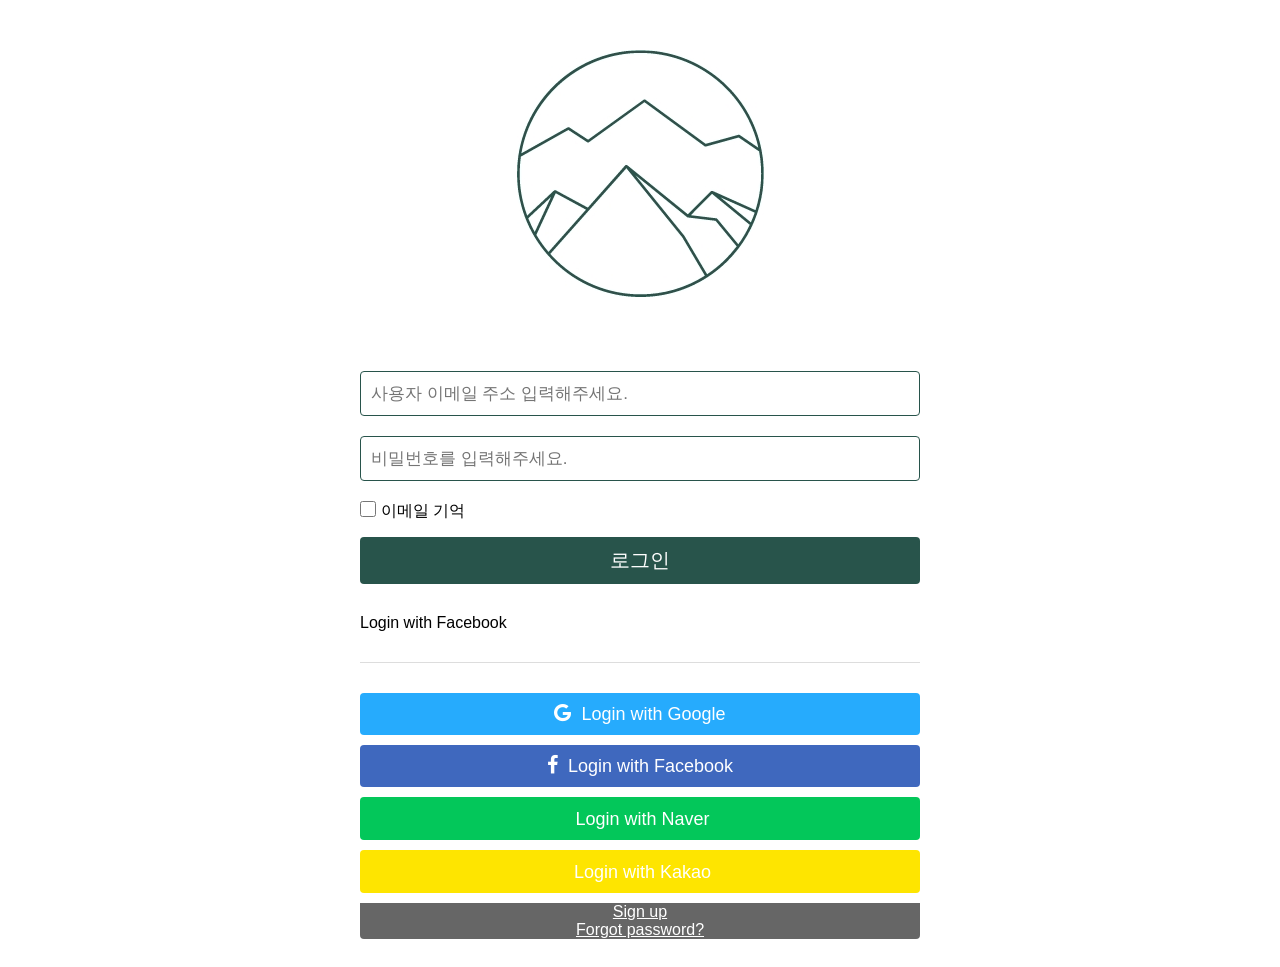
==== sandle-app/src/main/resources/static/auth/login_form.html @ 3d25cd70 "sign up, login" ====
<!DOCTYPE html>
<html>
  <head>
    <meta charset="UTF-8" />
    <title>산들 - 로그인</title>
    <link
      rel="stylesheet"
      href="https://cdnjs.cloudflare.com/ajax/libs/font-awesome/4.7.0/css/font-awesome.min.css"
    />
    <link rel="stylesheet" href="./login_form.css" />
  </head>
  <body>
    <div id="logo">
      <a href="../index.html"><img src="../images/logo.jpg" /></a>
    </div>

    <form id="login-form" action="login" method="post">
      <input
        type="email"
        placeholder="사용자 이메일 주소 입력해주세요."
        name="email"
        value=""
        required
      />
      <input
        type="password"
        placeholder="비밀번호를 입력해주세요."
        name="password"
        required
      />
      <label class="Remember"
        ><input type="checkbox" name="remember" />이메일 기억</label
      >

      <button id="btn-login" type="submit">로그인</button>

      <div
        class="fb-login-button"
        data-size="large"
        data-button-type="login_with"
        data-layout="default"
        data-auto-logout-link="false"
        data-use-continue-as="false"
        data-width=""
        scope="public_profile,email"
        onlogin="checkLoginState();"
      >
        Login with Facebook
      </div>

      <div class="Social">
        <button type="submit" class="google-btn">
          <i class="fa fa-google" aria-hidden="true"></i> Login with Google
        </button>

        <button type="submit" class="facebook-btn">
          <i class="fa fa-facebook" aria-hidden="true"></i> Login with Facebook
        </button>

        <button type="submit" class="naver-btn">
          <i class="naver" aria-hidden="true"></i> Login with Naver
        </button>

        <button type="submit" class="kakao-btn">
          <i class="kakao" aria-hidden="true"></i> Login with Kakao
        </button>
      </div>

      <div class="bottom-container">
        <div class="row">
          <div class="col">
            <a href="#" style="color: white" class="btn">Sign up</a><br />
            <a href="#" style="color: white" class="btn">Forgot password?</a>
          </div>
        </div>
      </div>
    </form>
    <script src="login_form.js"></script>
  </body>
</html>
---- sandle-app/src/main/resources/static/auth/login_form.css ----
body {
  font-family: "Segoe UI", Tahoma, Geneva, Verdana, sans-serif;
}
* {
  box-sizing: border-box;
}
form {
  padding: 20px;
  width: 600px;
  margin-inline: auto;
}
input {
  width: 100%;
  border: 1px solid #28544b;
  padding: 5px 10px;
  height: 45px;
  margin: 0px 0px 20px;
  border-radius: 4px;
  box-sizing: border-box;
  font-size: 17px;
  outline: none;
}

a {
  outline: none;
}
button {
  margin: 10px auto 30px;
  width: 100%;
  display: table;
  font-size: 20px;
  padding: 10px 30px;
  background-color: #28544b;
  border: none;
  color: #fff;
  border-radius: 4px;
  cursor: pointer;
  outline: none;
}
button:hover {
  opacity: 0.8;
}
input[type="checkbox"] {
  height: 16px;
  width: 16px;
  margin-right: 5px;
  float: left;
}
.Social button.google-btn,
.Social button.facebook-btn,
.Social button.naver-btn,
.Social button.kakao-btn {
  width: 100%;
  font-size: 18px;
  margin: 0px 0px 10px;
}
.Social button.google-btn {
  background-color: #26abfd;
}
.Social button.facebook-btn {
  background-color: #3f68be;
}
.Social button.naver-btn {
  background-color: #03c75a;
}
.Social button.kakao-btn {
  background-color: #fee500;
}
.Social {
  border-top: 1px solid #ddd;
  padding-top: 30px;
  margin-top: 30px;
}
.Social button i {
  margin-right: 5px;
  font-size: 20px;
}
/* bottom container */
.bottom-container {
  text-align: center;
  background-color: #666;
  border-radius: 0px 0px 4px 4px;
}
@media (max-width: 400px) {
  form {
    width: 100%;
    margin-left: 0px;
  }
}

#logo {
  text-align: center;
  margin-top: 50px;
  margin-bottom: 50px;
}
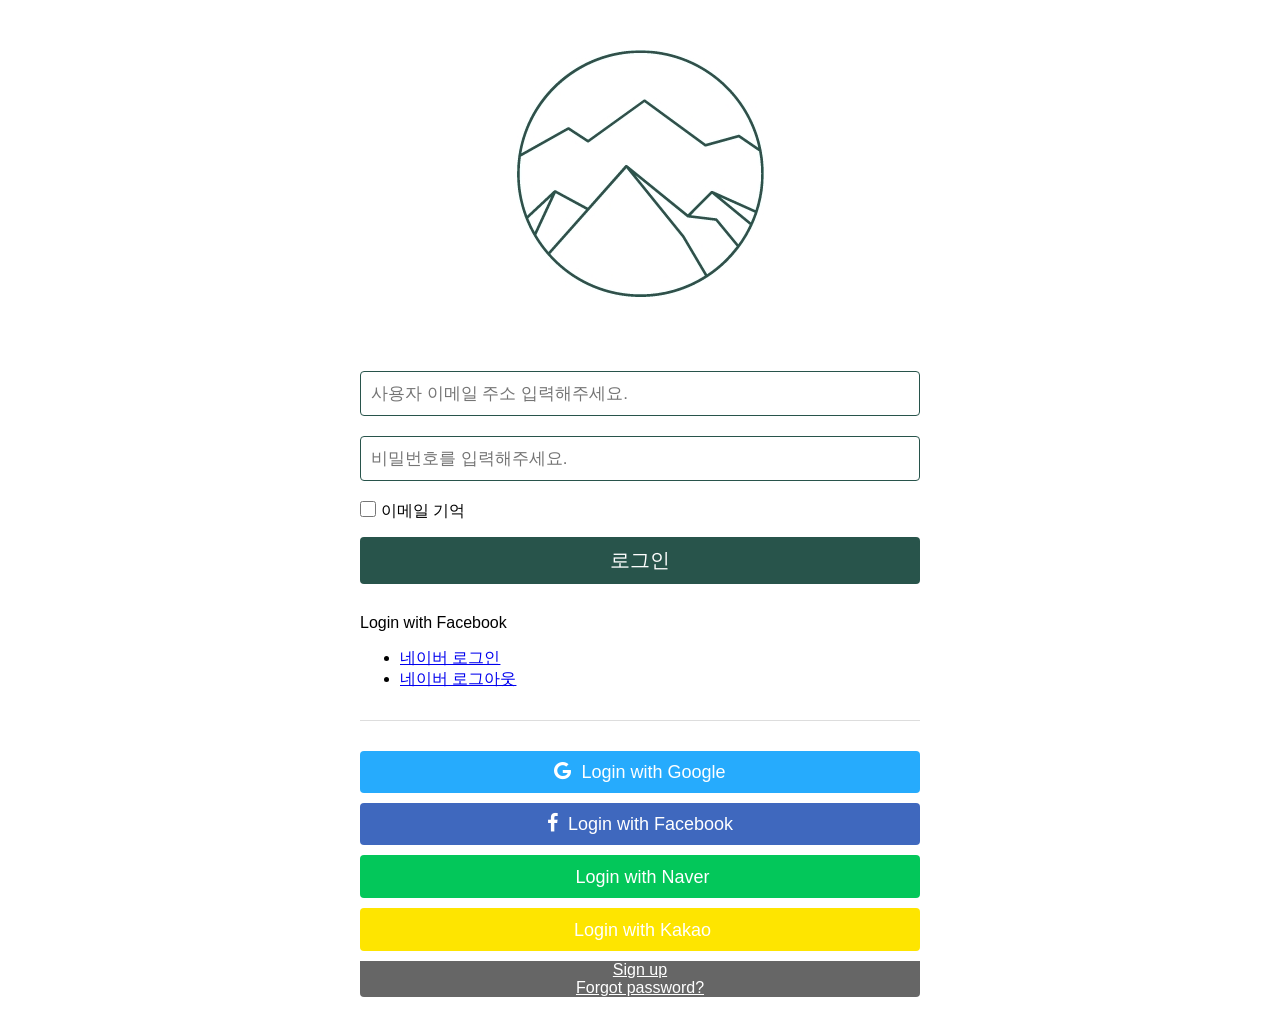
==== commit 7d9076b8: "local_event CRUD" ====
--- a/sandle-app/src/main/resources/static/auth/login_form.html
+++ b/sandle-app/src/main/resources/static/auth/login_form.html
@@ -48,6 +48,22 @@
         Login with Facebook
       </div>
 
+      <div>
+        <ul>
+          <li>
+            <!-- 아래와같이 아이디를 꼭 써준다. -->
+            <a id="naverIdLogin_loginButton" href="javascript:void(0)">
+              <span>네이버 로그인</span>
+            </a>
+          </li>
+          <li onclick="naverLogout(); return false;">
+            <a href="javascript:void(0)">
+              <span>네이버 로그아웃</span>
+            </a>
+          </li>
+        </ul>
+      </div>
+
       <div class="Social">
         <button type="submit" class="google-btn">
           <i class="fa fa-google" aria-hidden="true"></i> Login with Google
@@ -76,5 +92,58 @@
       </div>
     </form>
     <script src="login_form.js"></script>
+
+    <!-- 네이버 스크립트 -->
+    <script
+      src="https://static.nid.naver.com/js/naveridlogin_js_sdk_2.0.2.js"
+      charset="utf-8"
+    ></script>
+
+    <script>
+      var naverLogin = new naver.LoginWithNaverId({
+        clientId: "7IRmDHQjqS4tC67jT8LS", //내 애플리케이션 정보에 cliendId를 입력해줍니다.
+        callbackUrl: "http://localhost:8080/sandle", // 내 애플리케이션 API설정의 Callback URL 을 입력해줍니다.
+        loginButton: { color: "green", type: 2, height: 40 },
+      });
+
+      naverLogin.init();
+
+      window.addEventListener("load", function () {
+        naverLogin.getLoginStatus(function (status) {
+          if (status) {
+            var email = naverLogin.user.getEmail(); // 필수로 설정할것을 받아와 아래처럼 조건문을 줍니다.
+
+            console.log(naverLogin.user);
+
+            if (email == undefined || email == null) {
+              alert("이메일은 필수정보입니다. 정보제공을 동의해주세요.");
+              naverLogin.reprompt();
+              return;
+            }
+          } else {
+            console.log("callback 처리에 실패하였습니다.");
+          }
+        });
+      });
+
+      var testPopUp;
+      function openPopUp() {
+        testPopUp = window.open(
+          "https://nid.naver.com/nidlogin.logout",
+          "_blank",
+          "toolbar=yes,scrollbars=yes,resizable=yes,width=1,height=1"
+        );
+      }
+      function closePopUp() {
+        testPopUp.close();
+      }
+
+      function naverLogout() {
+        openPopUp();
+        setTimeout(function () {
+          closePopUp();
+        }, 1000);
+      }
+    </script>
   </body>
 </html>
